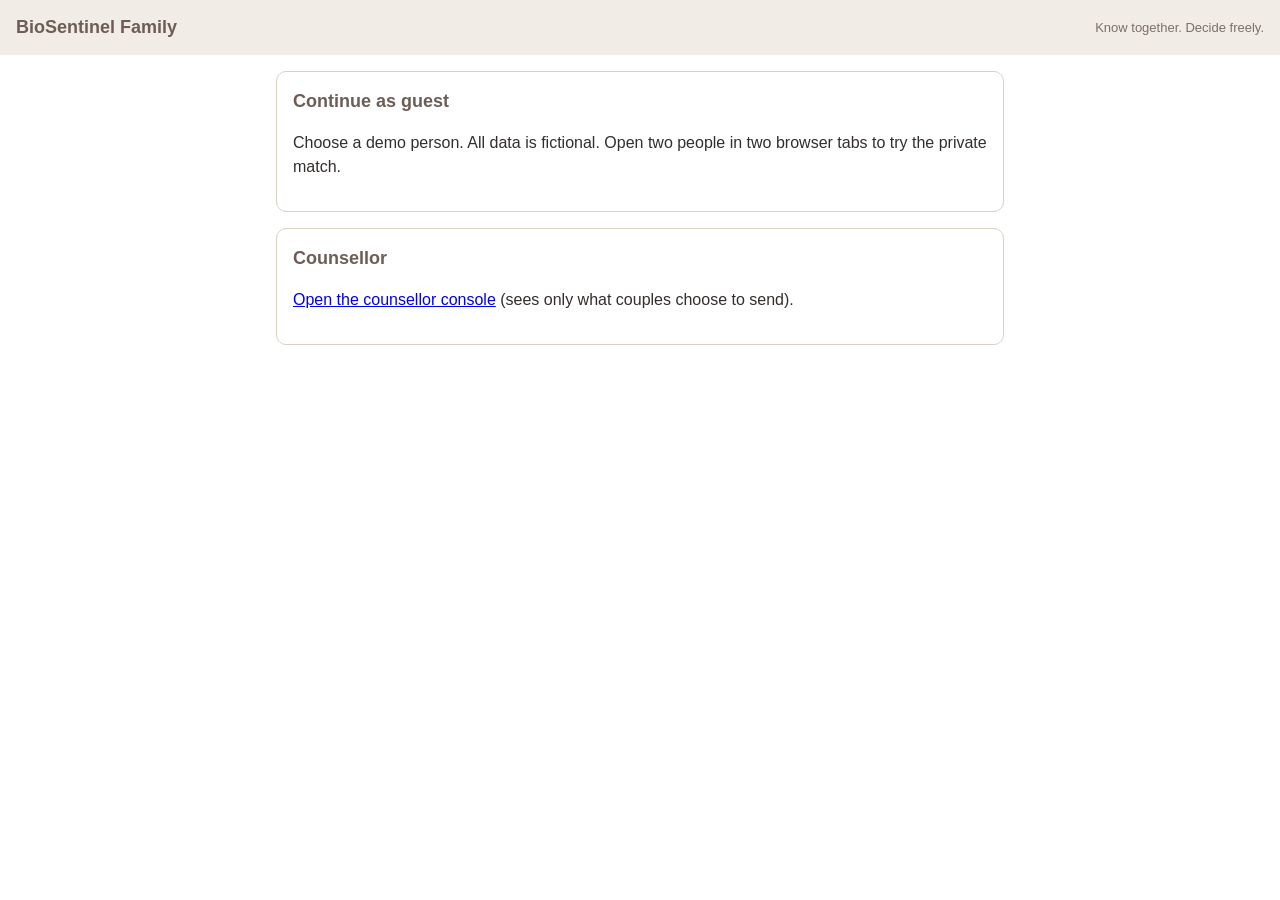
==== web/index.html @ f3dbd74a "BioSentinel Family prototype v0.2 (Nasab Labs) Private Arabic-English companion for premarital genet" ====
<!doctype html>
<html lang="en">
<head>
  <meta charset="utf-8">
  <meta name="viewport" content="width=device-width, initial-scale=1">
  <title>BioSentinel Family</title>
  <link rel="stylesheet" href="style.css">
</head>
<body>
  <header><h1>BioSentinel Family</h1><span class="small">Know together. Decide freely.</span></header>
  <main>
    <section>
      <h2>Continue as guest</h2>
      <p>Choose a demo person. All data is fictional. Open two people in two browser tabs to try the private match.</p>
      <div class="persona-list" id="people"></div>
    </section>
    <section>
      <h2>Counsellor</h2>
      <p><a href="counsellor.html">Open the counsellor console</a> (sees only what couples choose to send).</p>
    </section>
  </main>
  <script>
    const hints = { amina: "Pair with Khalid: shared gene", khalid: "Pair with Amina: shared gene",
                    sara: "Pair with Omar: nothing shared", omar: "Has a variant of uncertain significance" };
    fetch("/api/personas").then(r => r.json()).then(list => {
      document.getElementById("people").innerHTML = list.map(p =>
        `<a href="partner.html?p=${p.id}"><strong>${p.name}</strong><br><span class="small">${hints[p.id] || ""}</span></a>`).join("");
    });
  </script>
</body>
</html>
---- web/style.css ----
:root {
  --ink: #332e2b; --muted: #7a706a; --brown: #6e5d56; --sand: #f1ece5; --line: #d9d0c5;
  --acc: #1f6f6b; --acc-fill: #e0eeec; --warn: #9a5b13; --warn-fill: #fbf1e3; --bg: #ffffff;
  font-family: "Segoe UI", Tahoma, Arial, sans-serif; color: var(--ink); background: var(--bg);
}
* { box-sizing: border-box; }
body { margin: 0; line-height: 1.5; }
header { background: var(--sand); padding: 14px 16px; display: flex; gap: 12px; align-items: center; flex-wrap: wrap; }
header h1 { font-size: 18px; margin: 0; color: var(--brown); flex: 1; }
header select, header button { font: inherit; }
main { max-width: 760px; margin: 0 auto; padding: 16px; }
section { border: 1px solid var(--line); border-radius: 10px; padding: 16px; margin-bottom: 16px; }
section h2 { margin: 0 0 8px; font-size: 18px; color: var(--brown); }
section.locked { opacity: .45; pointer-events: none; }
.card { background: var(--sand); border-radius: 8px; padding: 12px; margin: 10px 0; }
.card h3 { margin: 0 0 4px; font-size: 15px; }
.meta { color: var(--muted); font-size: 13px; }
.badge { display: inline-block; font-size: 12px; padding: 2px 8px; border-radius: 99px; background: #fff; border: 1px solid var(--line); color: var(--muted); }
.badge.ai { border-color: var(--acc); color: var(--acc); }
.flag { background: var(--warn-fill); color: var(--warn); border-radius: 8px; padding: 8px 10px; margin-top: 8px; font-size: 14px; }
button { background: var(--acc); color: #fff; border: 0; border-radius: 8px; padding: 9px 14px; cursor: pointer; font-size: 14px; }
a.btn { display: inline-block; background: var(--acc); color: #fff; border-radius: 8px; padding: 9px 14px; font-size: 14px; text-decoration: none; }
a.btn.secondary, button.secondary { background: #fff; color: var(--acc); border: 1px solid var(--acc); }
button:disabled { opacity: .5; cursor: default; }
input[type=text] { font: inherit; padding: 8px; border: 1px solid var(--line); border-radius: 8px; width: 100%; }
label { display: block; margin: 6px 0; }
.row { display: flex; gap: 10px; flex-wrap: wrap; align-items: center; }
.code { font-size: 28px; letter-spacing: 6px; font-weight: 700; color: var(--acc); }
.grid16 { display: grid; grid-template-columns: repeat(8, 28px); gap: 6px; margin: 10px 0; }
.grid16 span { width: 28px; height: 28px; border-radius: 50%; background: #fff; border: 2px solid var(--line); }
.grid16 span.affected { background: var(--acc); border-color: var(--acc); }
.grid16 span.carrier { background: var(--acc-fill); border-color: var(--acc); }
.legend span { margin-inline-end: 14px; font-size: 13px; color: var(--muted); }
.options { display: grid; grid-template-columns: repeat(auto-fit, minmax(200px, 1fr)); gap: 10px; }
.persona-list { display: grid; grid-template-columns: repeat(auto-fit, minmax(160px, 1fr)); gap: 12px; }
.persona-list a { display: block; background: var(--sand); border-radius: 10px; padding: 16px; color: var(--ink); text-decoration: none; }
.persona-list a strong { color: var(--brown); font-size: 17px; }
.ok { color: var(--acc); font-weight: 600; }
.small { font-size: 13px; color: var(--muted); }
[dir=rtl] body { font-family: "Segoe UI", Tahoma, "Arial", sans-serif; }
select { font: inherit; padding: 8px; border: 1px solid var(--line); border-radius: 8px; }
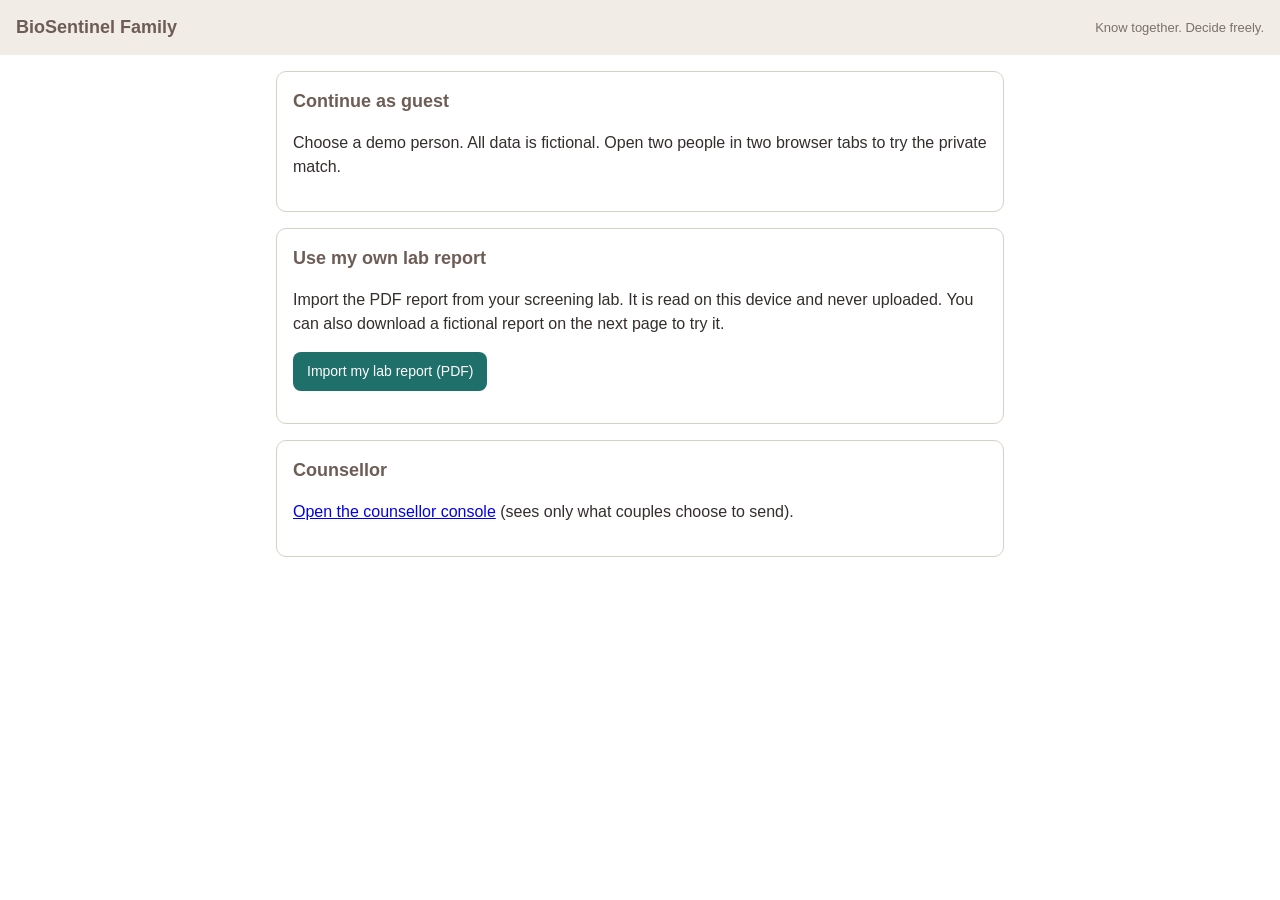
==== commit d3c0078e: "Import a PDF lab report, read on the device and confirmed by the person - report_reader.js: pdf.js e" ====
--- a/web/index.html
+++ b/web/index.html
@@ -5,6 +5,15 @@
   <meta name="viewport" content="width=device-width, initial-scale=1">
   <title>BioSentinel Family</title>
   <link rel="stylesheet" href="style.css">
+  <!-- Installable app ("Add to Home screen"): name, icons and colours -->
+  <link rel="manifest" href="/manifest.json">
+  <meta name="theme-color" content="#1f6f6b">
+  <link rel="icon" type="image/png" href="/icons/favicon-32.png">
+  <link rel="apple-touch-icon" href="/icons/apple-touch-icon.png">
+  <meta name="apple-mobile-web-app-capable" content="yes">
+  <meta name="mobile-web-app-capable" content="yes">
+  <meta name="apple-mobile-web-app-title" content="BioSentinel">
+  <script>if ("serviceWorker" in navigator) navigator.serviceWorker.register("/sw.js").catch(() => {}); // the app still works without it</script>
 </head>
 <body>
   <header><h1>BioSentinel Family</h1><span class="small">Know together. Decide freely.</span></header>
@@ -13,6 +22,12 @@
       <h2>Continue as guest</h2>
       <p>Choose a demo person. All data is fictional. Open two people in two browser tabs to try the private match.</p>
       <div class="persona-list" id="people"></div>
+    </section>
+    <section>
+      <h2>Use my own lab report</h2>
+      <p>Import the PDF report from your screening lab. It is read on this device and never uploaded.
+        You can also download a fictional report on the next page to try it.</p>
+      <p><a class="btn" href="partner.html?p=import">Import my lab report (PDF)</a></p>
     </section>
     <section>
       <h2>Counsellor</h2>
--- a/web/style.css
+++ b/web/style.css
@@ -19,7 +19,7 @@
 .badge.ai { border-color: var(--acc); color: var(--acc); }
 .flag { background: var(--warn-fill); color: var(--warn); border-radius: 8px; padding: 8px 10px; margin-top: 8px; font-size: 14px; }
 button { background: var(--acc); color: #fff; border: 0; border-radius: 8px; padding: 9px 14px; cursor: pointer; font-size: 14px; }
-a.btn { display: inline-block; background: var(--acc); color: #fff; border-radius: 8px; padding: 9px 14px; font-size: 14px; text-decoration: none; }
+label.btn, a.btn { display: inline-block; background: var(--acc); color: #fff; border-radius: 8px; padding: 9px 14px; font-size: 14px; text-decoration: none; }
 a.btn.secondary, button.secondary { background: #fff; color: var(--acc); border: 1px solid var(--acc); }
 button:disabled { opacity: .5; cursor: default; }
 input[type=text] { font: inherit; padding: 8px; border: 1px solid var(--line); border-radius: 8px; width: 100%; }
@@ -39,3 +39,6 @@
 .small { font-size: 13px; color: var(--muted); }
 [dir=rtl] body { font-family: "Segoe UI", Tahoma, "Arial", sans-serif; }
 select { font: inherit; padding: 8px; border: 1px solid var(--line); border-radius: 8px; }
+table.imp { width: 100%; border-collapse: collapse; margin: 8px 0; font-size: 14px; }
+table.imp th, table.imp td { text-align: start; padding: 6px 4px; border-bottom: 1px solid var(--line); vertical-align: top; }
+label.btn { cursor: pointer; }
